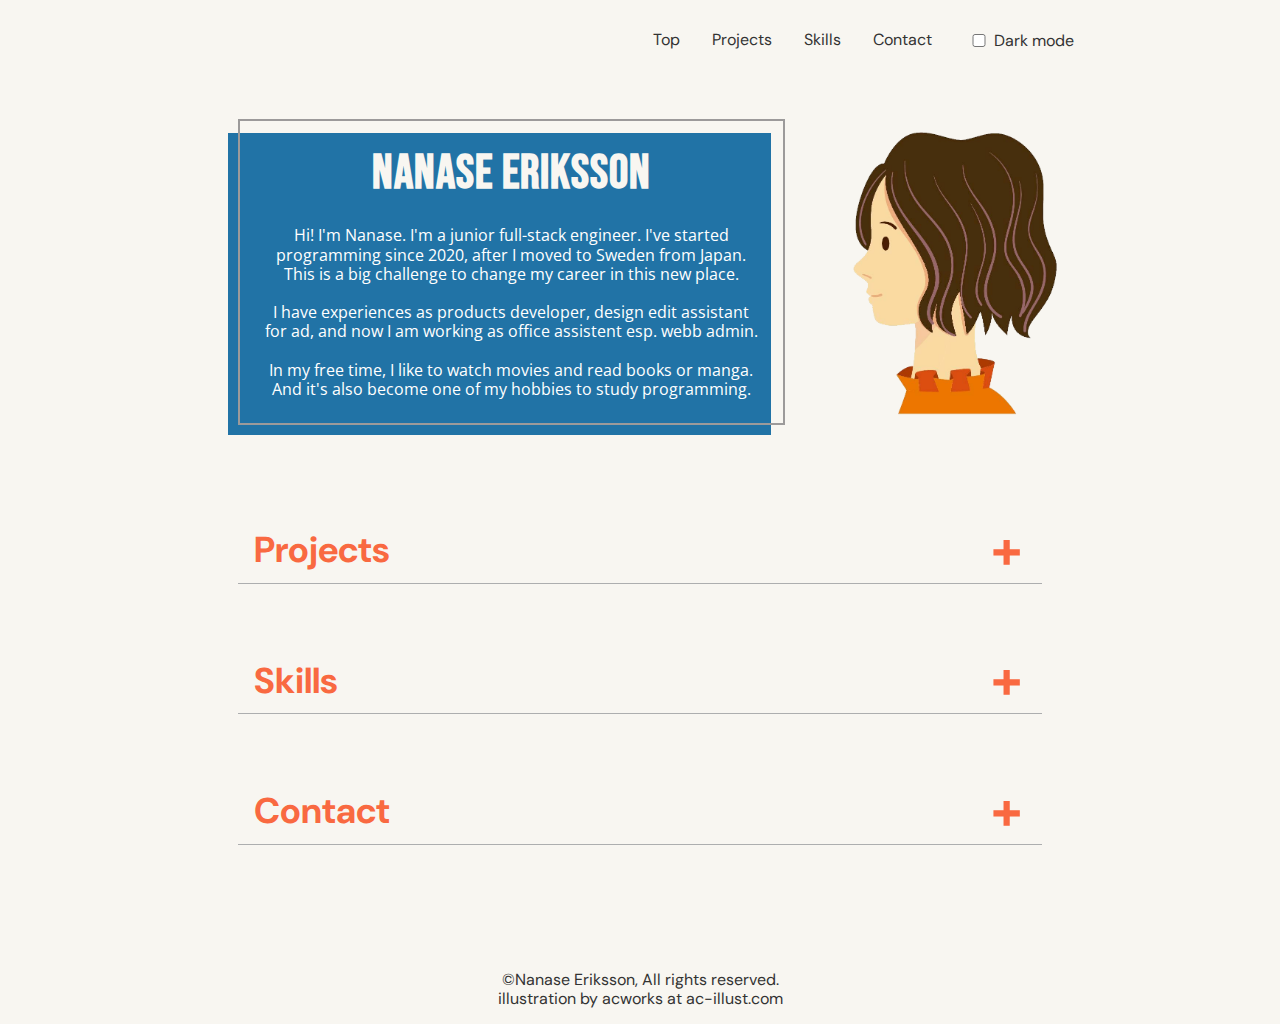
==== index.html @ a0da0ccd "Update index.html" ====
<!DOCTYPE html>
<html lang="en">
<head prefix="og: http://ogp.me/ns# fb: http://ogp.me/ns/fb# website: http://ogp.me/ns/website#">
<!-- Google Tag Manager -->
<script>(function(w,d,s,l,i){w[l]=w[l]||[];w[l].push({'gtm.start':
new Date().getTime(),event:'gtm.js'});var f=d.getElementsByTagName(s)[0],
j=d.createElement(s),dl=l!='dataLayer'?'&l='+l:'';j.async=true;j.src=
'https://www.googletagmanager.com/gtm.js?id='+i+dl;f.parentNode.insertBefore(j,f);
})(window,document,'script','dataLayer','GTM-M8WG785');</script>
<!-- End Google Tag Manager -->
  <meta charset="UTF-8">
  <meta http-equiv="X-UA-Compatible" content="IE=edge">
  <meta name="viewport" content="width=device-width, initial-scale=1.0">
  
  <link rel="preconnect" href="https://fonts.googleapis.com">
  <link rel="preconnect" href="https://fonts.gstatic.com" crossorigin>
  <link href="https://fonts.googleapis.com/css2?family=Bebas+Neue&family=DM+Sans:wght@400;500;700&family=Open+Sans&display=swap" rel="stylesheet">
  <link rel="stylesheet" href="resources/styles.css">

  <link rel="apple-touch-icon" sizes="180x180" href="/resources/images/favicon_io/apple-touch-icon.png">
  <link rel="icon" type="image/png" sizes="32x32" href="/resources/images/favicon_io/favicon-32x32.png">
  <link rel="icon" type="image/png" sizes="16x16" href="/resources/images/favicon_io/favicon-16x16.png">
  <link rel="manifest" href="/site.webmanifest" crossorigin="use-credentials">
  <link href="https://use.fontawesome.com/releases/v5.6.1/css/all.css" rel="stylesheet">
  
  <title>Nanase's Portfolio</title>
  <meta name="description" content="Portfolio by Nanase.E who is full-stack engineer and studying at Codecademy since 2021. Welcome and see my progress!" />

  <!-- Google / Search Engine Tags -->
  <meta itemprop="name" content="Nanase's Portfolio">
  <meta itemprop="description" content="Portfolio by Nanase.E who is full-stack engineer and studying at Codecademy since 2021. Welcome and see my progress!">
  <meta itemprop="image" content="http://user-images.githubusercontent.com/64364271/139090750-6764d5b1-fb28-4139-88e2-c863fb87daea.jpg">
  <!-- Facebook Meta Tags -->
  <meta property="og:url" content="https://namane00426.github.io">
  <meta property="og:type" content="website">
  <meta property="og:title" content="Nanase's Portfolio">
  <meta property="og:description" content="Portfolio by Nanase.E who is full-stack engineer and studying at Codecademy since 2021. Welcome and see my progress!">
  <meta property="og:image" content="http://user-images.githubusercontent.com/64364271/139090750-6764d5b1-fb28-4139-88e2-c863fb87daea.jpg">
  <!-- Twitter Meta Tags -->
  <meta name="twitter:card" content="summary_large_image">
  <meta name="twitter:title" content="Nanase's Portfolio">
  <meta name="twitter:description" content="Portfolio by Nanase.E who is full-stack engineer and studying at Codecademy since 2021. Welcome and see my progress!">
  <meta name="twitter:image" content="http://user-images.githubusercontent.com/64364271/139090750-6764d5b1-fb28-4139-88e2-c863fb87daea.jpg">

  <!-- Meta Tags Generated via http://heymeta.com -->
</head>

<!-- Prioritize desktop size -->

<body>
<!-- Google Tag Manager (noscript) -->
<noscript><iframe src="https://www.googletagmanager.com/ns.html?id=GTM-M8WG785"
height="0" width="0" style="display:none;visibility:hidden"></iframe></noscript>
<!-- End Google Tag Manager (noscript) -->
  <header>
    <nav class="inline">
      <ul>
        <li><a href="#">Top</a></li>
        <li><a href="#projects" class="accordion">Projects</a></li>
        <li><a href="#skills">Skills</a></li>
        <li class="last"><a href="#contact">Contact</a></li>
      </ul>
      <input type="checkbox" id="btn-mode">Dark mode
    </nav>

    <div class="top-info center inline">
      <div class="container ">
        <h1>Nanase Eriksson</h1>
        <p>Hi! I'm Nanase. I'm a junior full-stack engineer. 
          I've started programming since 2020, after I moved to Sweden from Japan. This is a big challenge to change my career in this new place. <br><br>I have experiences as products developer, design edit assistant for ad, and now I am working as office assistent esp. webb admin. <br><br>In my free time, I like to watch movies and read books or manga. And it's also become one of my hobbies to study programming.</p>
      </div>
      <div class="img-container">
        <img src="resources/images/portrait-br.png" alt="portrait-img">
      </div>
    </div>
  </header>

  <main>
    <div id="projects" class="accordion">
      <div class="container">
        <h2 class="label">Projects</h2>
        <div id="project-list" class="content">

          <a href="https://github.com/Namane00426/Boss-machine">
            <div class="box">
              <div class="img-shape">
              <img src="https://user-images.githubusercontent.com/64364271/166122938-40011209-47a5-4e0b-80d1-eef2f89f4706.gif" alt="Quote-API image">
              </div>
              <h4 class="title">Boss machine<span>(2022. 4)</span></h4>
              <p>A unique management application using Node.js, design RESTful API etc.This project is made by following some tutorial at Codecademy.<br><br>Node.js, RESTful API, CORS, express 
                <a href="https://github.com/Namane00426/Boss-machine" class="gitHubLink">GitHub Repo ></a>
              </p>
            </div>
          </a>

          <a href="https://github.com/Namane00426/Quote-API"><div class="box">
            <img src="resources/images/quoteAPI.jpg" alt="Quote-API image">
            <h4 class="title">Quote-API<span>(2022. 1)</span></h4>
            <p>A small web app using Express.js web API to store, edit and serve different quotes about computers, coding, and technology. <br><br>JavaScript, Express.js, Node JS 
              <a href="https://github.com/Namane00426/Quote-API" class="gitHubLink">GitHub Repo ></a>
            </p>
          </div></a>
          <a href="https://flash-card-s1201.netlify.app">
            <div class="box">
              <div class="img-shape">
                <img src="resources/images/project8-redux-flashcards2.PNG" alt="flash-card app image">
              </div>
              <h4 class="title">Flashcards app<span>(2021. 11)</span></h4>
              <p>Web application by using functional Redux. The app consists of three pages and can make and organize flashcards from topics to quizzes. <br><br>Redux, Redux-toolkit, JavaScript. <a href="https://github.com/Namane00426/Flash-Cards_ReduxProject" class="gitHubLink">GitHub Repo ></a></p>
            </div></a>
          <a href="https://react-pjt-appo-planner.netlify.app/contacts"><div class="box">
            <img src="resources/images/project7-react-appo-planner.PNG" alt="appoint-planner">
            <h4 class="title">Appointment Planner<span>(2021. 10)</span></h4>
            <p>Web application by using functional React components. The app consists of two pages and manages contacts and appointments.  <br><br>React, JavaScript. <a href="https://github.com/Namane00426/React-appointment-planner" class="gitHubLink">GitHub Repo ></a></p>
          </div></a>
          <a href="https://github.com/Namane00426/Namane00426.github.io/tree/main/project6/find-fish-game"><div class="box">
            <img src="resources/images/find-fish-game1.jpg" alt="find-fish-game image">
            <h4 class="title">The find fish game<span>(2021. 08)</span></h4>
            <p>An interactive terminal game to move a character(cat) and get a target(fish) while avoiding enemies (snakes). 7 days work. <br><br>JavaScript, Node.js.
              <a href="https://github.com/Namane00426/Namane00426.github.io/tree/main/project6/find-fish-game" class="gitHubLink">GitHub Repo ></a>
            </p>
          </div></a>
          <a href="./project5/index.html"><div class="box">
            <img src="resources/images/project5_school-website_index.html.png" alt="School-website image">
            <h4 class="title">School website <span>(2021. 07)</span></h4>
            <p>I built a website by following a design order sheet. 10 days work.<br><br>Grids and responsive design.<a href="https://github.com/Namane00426/Namane00426.github.io/tree/main/project5" class="gitHubLink">GitHub Repo ></a></p>
          </div></a>
          <a href="./project4/index.html"><div class="box">
            <img src="resources/images/project4_club-website_index.html.png" alt="Cooking-Club image">
            <h4 class="title">Cooking Club <span>(2021. 05)</span></h4>
            <p>Website for an imaginary cooking club.  I chose colors fitted for the purpose and made an energetic looking website.14 days work.<br><br>Grids, flexbox, responsive design.<a href="https://github.com/Namane00426/Namane00426.github.io/tree/main/project4" class="gitHubLink">GitHub Repo ></a></p>
          </div></a>
          <a href="./project3/index.html"><div class="box">
            <img src="resources/images/project3_company-website_index.html.png" alt="Publisher-website image">
            <h4 class="title">Publisher <span>(2021. 04)</span></h4>
            <p>Website for an imaginary publishing company. Made by viewing some real company website, and trying to make a calm design.<br><br>Flexbox, responsive design.<a href="https://github.com/Namane00426/Namane00426.github.io/tree/main/project3" class="gitHubLink">GitHub Repo ></a></p>
          </div></a>
          <a href="./project1/index.html"><div class="box">
            <img src="resources/images/project1_caffe-website_index.html.png" alt="Cat-cafe image">
            <h4 class="title">Cat cafe <span>(2021. 03)</span></h4>
            <p>Website for an imaginary Cat cafe. My first website. With the only few skills I had at that point, it took a long time and was so hard to build the site.</p>
          </div></a>
         
      </div>
    </div>
    <div id="skills" class="accordion">
      <div class="container">
        <h2 class="label">Skills</h2> 
        <div id="skill-list" class="content">
          <i class="fab fa-html5 fa-3x my-gray fa-fw" aria-hidden="true" role="HTML5 icon"></i>
          <i class="fab fa-css3-alt fa-3x my-gray fa-fw" aria-hidden="true" role="CSS3 icon"></i>
          <i class="fab fa-js fa-3x my-gray fa-fw" aria-hidden="true" role="Javascript icon"></i>
          <i class="fab fa-react fa-3x my-gray fa-fw" aria-hidden="true" role="React icon"></i>
          <i class="fab fa-figma fa-2x my-gray fa-fw"></i>
          <i class="fab fa-git fa-3x my-gray fa-fw" aria-hidden="true" role="git icon"></i>
          <i class="fas fa-terminal fa-2x my-gray fa-fw" aria-hidden="true" role="Terminal icon"></i>
          <i class="fas fa-universal-access fa-3x my-gray fa-fw" aria-hidden="true" role="Universal access icon"></i>
          <i class="fab fa-npm fa-2x my-gray fa-fw" aria-hidden="true" role="Npm icon"></i>
          <i class="fab fa-node fa-2x my-gray fa-fw" aria-hidden="true" role="Node.js icon"></i>
          <i class="fab fa-github fa-3x my-gray fa-fw" aria-hidden="true" role="GitHub icon"></i>
        </div>
        <div class="discription left content">
          <p>As a milestone of my skills at Codecademy, I have completed the skill path course to build a website with HTML, CSS, and GitHub. 
            And I have completed the Node.js course and the JavaScript course recently. 
            <br><br>This website was built for one of the past projects at the Full-stack Engineer skill path course. Now I completed 57% there.(updated May.2022)</p>
        </div>
      </div>
    </div>
    <div id="contact" class="accordion">
      <div class="container">
        <h2 class="label">Contact</h2>
        <div class="content inline">
          <a href="https://linkedin.com/in/nanase-eriksson-b48886204/" target="_blank" rel="noopener noreferrer"><i class="fab fa-linkedin fa-2x" aria-hidden="true" role="Linkedin icon"></i></a>
          <a href="https://github.com/Namane00426" target="_blank" rel="noopener noreferrer"><i class="fab fa-github fa-2x" aria-hidden="true" role="GitHub icon"></i></a>
          <a href="mailto:nanase.forapp@gmail.com"><i class="fas fa-envelope-square fa-2x" aria-hidden="true" role="Mail icon"></i></a>
        </div> 
      </div>
    </div>
  </main>
  <footer>
    <h4>©Nanase Eriksson, All rights reserved. </h4>
    <h4>illustration by acworks at ac-illust.com</h4>
  </footer>
  <script src="./app.js"></script>
</body>
</html>
---- resources/styles.css ----
/* universal styles */

* {
  margin: 0;
  padding: 0;
  box-sizing: border-box;
  font-size: 100%;
  font-family: "DM Sans", sans-serif;
}

:root {
  --primary-color: #f8f6f1;
  --primary-color2: #fbfbff;
  --secondary-color: #333;
  --secondary-color2: #f96941;
  --border-color: #333;
  --border2: #adaeaf;
  --border3: #9c9a9a;
}
/* setting light-dark mode */
.dark-theme {
  --primary-color: #333;
  --primary-color2: #666;
  --secondary-color: #fff;
  --secondary-color2: #41b2f9;
  --border-color: #666;
  --border2: #41b2f9;
  --border3: #dadada;
}

body {
  font-size: 16px;
  background-color: var(--primary-color);
  width: 100%;
  min-height: 100vh;
  min-width: 320px;
  transition: 0.5s;
  color: var(--font);
}

@media (prefers-color-scheme: dark) {
  :root {
    --primary-color: #333;
    --primary-color2: #666;
    --secondary-color: #fff;
    --secondary-color2: #41b2f9;
    --border-color: #666;
    --border2: #41b2f9;
    --border3: #adadad;
  }

  .top-info .container {
    border: 2px solid #fff !important;
  }
}

h1 {
  font-size: 3rem;
  margin-bottom: 24px;
  font-weight: 600;
  font-family: "Bebas Neue", cursive;
  letter-spacing: 1px;
  color: var(--primary-color);
}

h2 {
  font-size: 2.25rem;
}

h3 {
  font-size: 2rem;
}

h4 {
  font-size: 1rem;
  font-weight: bolder;
}

p {
  font-size: 1rem;
  font-family: "Open Sans", sans-serif;
}

a,
h1,
h2,
h3,
h4,
p,
ul,
li {
  display: block;
  line-height: 1.2;
  text-decoration: none;
  list-style: none;
}

.img-shape{
  width: 350px;
  height: 250px;
  overflow: hidden;
}

img {
  width: 100%;
  height: 100%;
}

.left {
  text-align: left;
}

.center {
  text-align: center;
}

.inline {
  display: inline-flex;
}

a:link,
a:visited,
a:hover,
a:active {
  color: var(--secondary-color);
  text-decoration: none;
}

.gitHubLink:hover {
  color: tomato;
}

.container {
  padding: 1.5rem;
  height: auto;
}

input {
  width: 35px;
  color: var(--secondary-color);
}

/* setting accordion */
.accordion {
  max-width: 1000px;
  margin: 0 auto;
}

.accordion .container {
  position: relative;
  margin: 16px 24px;
  /* border: 3px solid #adadad; */
  background: var(--bg2);
}

.accordion .container .label {
  position: relative;
  padding: 0.7rem 1rem;
  border-bottom: 1px solid var(--border2);
  color: var(--secondary-color2);
  cursor: pointer;
}

.accordion .container .label::before {
  content: "+";
  position: absolute;
  top: 50%;
  right: 20px;
  transform: translateY(-50%);
  font-size: 1.5em;
}

.accordion .container.active .label::before {
  content: "-";
  font-size: 2em;
}

.accordion .container .content {
  position: relative;
  height: 0;
  overflow: hidden;
  transition: 0.5s;
  overflow-y: auto;
}

.accordion .content::-webkit-scrollbar {
  display: none;
}

.accordion .container.active .content {
  height: auto;
  padding: 1rem;
}

@media only screen and (max-width: 700px) {
  .accordion .container {
    padding: 0.5rem;
  }
  .accordion .container .content {
    margin: 0.5rem 1rem;
  }

  .accordion .container.active .content {
    margin: 0.5rem;
    padding: 0.5rem;
  }
}

/* main */
main {
  height: auto;
  max-width: 900px;
  margin: 0 auto;
}

/* header */
header {
  position: relative;
  display: flex;
  flex-direction: column;
  max-width: 900px;
  margin: 0 auto;
  color: var(--secondary-color);
}

nav {
  position: relative;
  align-content: center;
  align-items: center;
  top: 0;
  height: 80px;
  width: 100%;
  padding: 1rem;
  z-index: 10;
  justify-content: space-around;
  color: var(--secondary-color);
}

nav ul {
  display: inline-flex;
  flex: 1;
  text-align: right;
  justify-content: flex-end;
  align-items: center;
}

nav ul li {
  margin-right: 2rem;
  color: var(--secondary-color);
}

#btn-mode {
  width: 30px;
  cursor: pointer;
}

.top-info {
  position: relative;
  height: auto;
  align-items: center;
  justify-content: space-between;
  padding: 2rem 0 0 1rem;
}

.top-info .container {
  width: 65%;
  background: none;
  position: relative;
  left: 12px;
  border: 2px solid var(--border3);
  margin-left: 20px;
}

.top-info .container:after {
  position: absolute;
  top: 12px;
  left: -12px;
  content: "";
  height: 100%;
  width: 100%;
  z-index: -999;
  background: #2173a6;
}

.top-info .container p {
  text-align: center;
  line-height: 1.2;
  color: #fff !important;
}

.top-info .img-container {
  width: 310px;
  height: 320px;
  overflow: hidden;
  margin-left: 1.5rem;
}

.top-info .img-container img {
  position: relative;
  background: none;
  width: 320px;
  height: 320px;
}

@media only screen and (max-width: 700px) {
  nav {
    padding: 0.5rem;
    justify-content: space-around;
    align-items: center;
  }

  nav ul {
    height: 80%;
    width: 90%;
    flex-wrap: wrap;
    justify-content: space-around;
  }

  nav ul li {
    margin: 0 10%;
  }

  .top-info {
    display: flex;
    flex-flow: column-reverse;
    padding: 0;
  }

  .top-info .container {
    width: 80%;
    margin-left: -20px;
    padding: 10px 14px;
  }

  .top-info .container:after {
    top: 8px;
    left: -8px;
  }

  .top-info .container p {
    font-size: 1rem;
  }

  .top-info .img-container,
  .top-info .img-container img {
    width: 60%;
    height: auto;
    margin: 0px;
  }
}

#projects {
  position: relative;
  top: 45px;
  height: auto;
  margin-bottom: 100px;
}

#project-list {
  display: flex;
  flex-wrap: wrap;
  width: 100%;
  justify-content: flex-end;
}

#project-list .box {
  margin: 2rem 1rem;
  width: 350px;
  height: auto;
}

#project-list .box img {
  width: 100%;
  object-fit: cover;
  object-position: top;
  border: 0.3px solid lightgrey;
}

#project-list .box p,
#project-list .box h4 {
  padding-left: 0.5rem;
  padding-top: 1rem;
  font-family: "DM Sans", sans-serif;
  line-height: 1.1;
}

#project-list .box .title {
  font-size: 1.3rem;
}

#project-list .box span {
  font-size: 0.8em;
}

#skill-list {
  position: relative;
  top: 1rem;
  display: flex;
  flex-wrap: wrap;
  justify-content: space-evenly;
}

.discription p {
  margin-top: 1rem;
  font-size: 1rem;
  color: var(--secondary-color);
}

.my-gray {
  color: var(--secondary-color);
}

#contact .content {
  position: relative;
  top: 1rem;
  width: 50%;
  display: flex;
  justify-content: space-around;
}

@media only screen and (max-width: 700px) {
  #project-list .box {
    width: 100%;
    margin: 0 auto;
    padding: 5px;
    margin-bottom: 1.5rem;
  }

  #project-list .box .title,
  #project-list .box p {
    width: 90%;
    padding-top: 10px;
  }

  #project-list .box img {
    width: 90%;
  }

  #skill-list {
    top: 0.5rem;
    justify-content: space-around;
    align-items: baseline;
  }

  #skill-list .fab,
  #skill-list .fas {
    margin: 5px;
  }
}

/* footer */

footer {
  position: relative;
  top: 30px;
  padding: 1rem;
  font-weight: 300;
  text-align: center;
  color: var(--secondary-color);
}
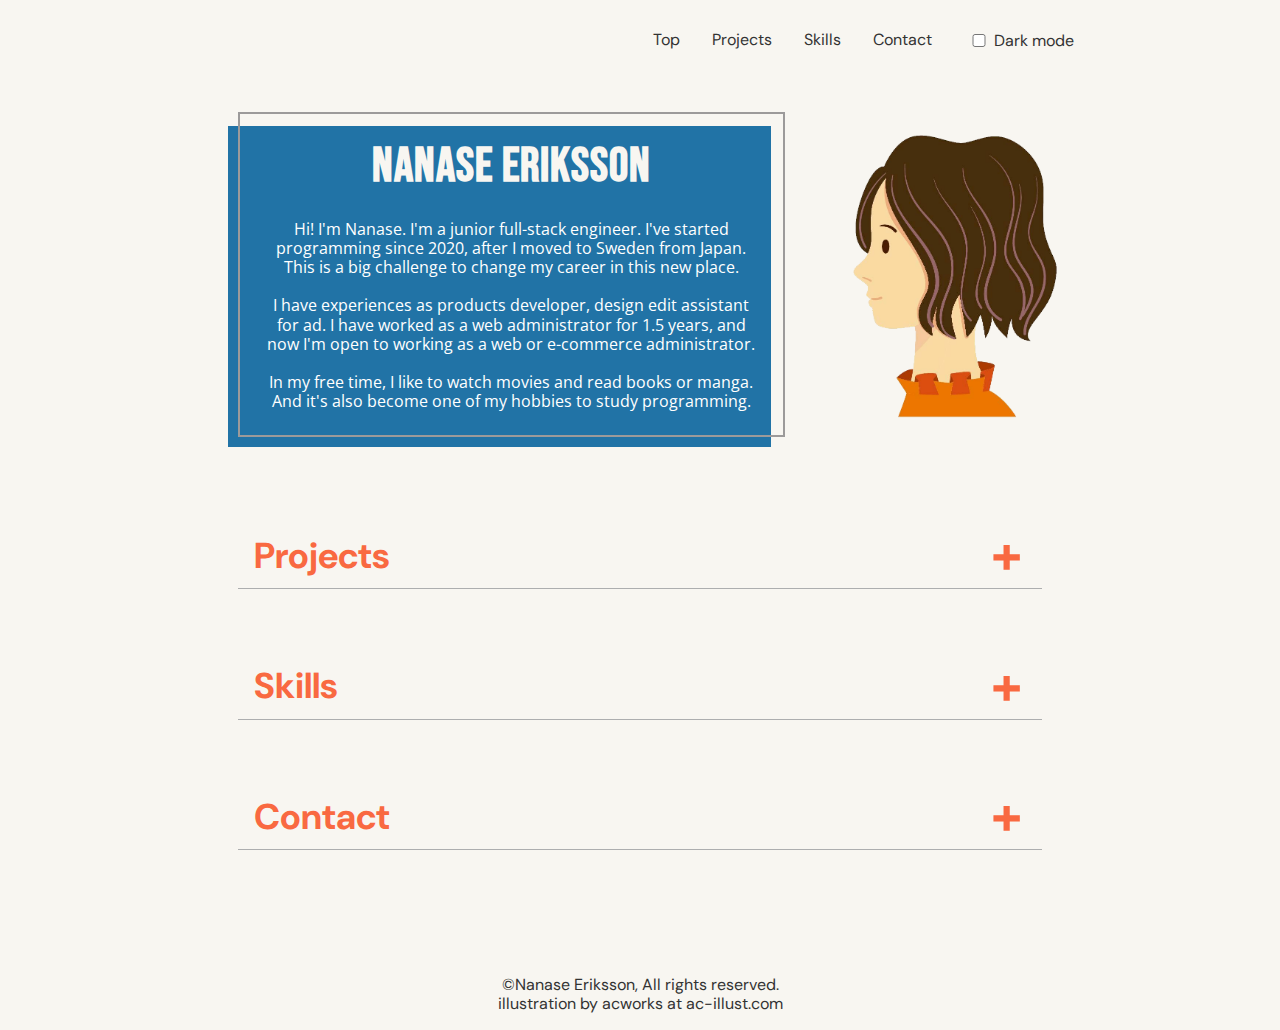
==== commit 0ba81ef6: "Update index.html" ====
--- a/index.html
+++ b/index.html
@@ -67,7 +67,9 @@
       <div class="container ">
         <h1>Nanase Eriksson</h1>
         <p>Hi! I'm Nanase. I'm a junior full-stack engineer. 
-          I've started programming since 2020, after I moved to Sweden from Japan. This is a big challenge to change my career in this new place. <br><br>I have experiences as products developer, design edit assistant for ad, and now I am working as office assistent esp. webb admin. <br><br>In my free time, I like to watch movies and read books or manga. And it's also become one of my hobbies to study programming.</p>
+          I've started programming since 2020, after I moved to Sweden from Japan. This is a big challenge to change my career in this new place. 
+          <br><br>I have experiences as products developer, design edit assistant for ad. I have worked as a web administrator for 1.5 years, and now I'm open to working as a web or e-commerce administrator. 
+          <br><br>In my free time, I like to watch movies and read books or manga. And it's also become one of my hobbies to study programming.</p>
       </div>
       <div class="img-container">
         <img src="resources/images/portrait-br.png" alt="portrait-img">
@@ -151,7 +153,7 @@
           <i class="fab fa-css3-alt fa-3x my-gray fa-fw" aria-hidden="true" role="CSS3 icon"></i>
           <i class="fab fa-js fa-3x my-gray fa-fw" aria-hidden="true" role="Javascript icon"></i>
           <i class="fab fa-react fa-3x my-gray fa-fw" aria-hidden="true" role="React icon"></i>
-          <i class="fab fa-figma fa-2x my-gray fa-fw"></i>
+          <i class="fab fa-figma fa-3x my-gray fa-fw"></i>
           <i class="fab fa-git fa-3x my-gray fa-fw" aria-hidden="true" role="git icon"></i>
           <i class="fas fa-terminal fa-2x my-gray fa-fw" aria-hidden="true" role="Terminal icon"></i>
           <i class="fas fa-universal-access fa-3x my-gray fa-fw" aria-hidden="true" role="Universal access icon"></i>
@@ -160,9 +162,9 @@
           <i class="fab fa-github fa-3x my-gray fa-fw" aria-hidden="true" role="GitHub icon"></i>
         </div>
         <div class="discription left content">
-          <p>As a milestone of my skills at Codecademy, I have completed the skill path course to build a website with HTML, CSS, and GitHub. 
-            And I have completed the Node.js course and the JavaScript course recently. 
-            <br><br>This website was built for one of the past projects at the Full-stack Engineer skill path course. Now I completed 57% there.(updated May.2022)</p>
+          <p>As a milestone of my skills at Codecademy, I have completed the skill path course to build a website with HTML, CSS, GitHub. the Node.js and the Javascript course.
+            And I have completed the introduction to UI/UX design course recently. 
+            <br><br>This website was built for one of the past projects at the Full-stack Engineer skill path course. Now I completed 84% there.(updated Jun.2023)</p>
         </div>
       </div>
     </div>
